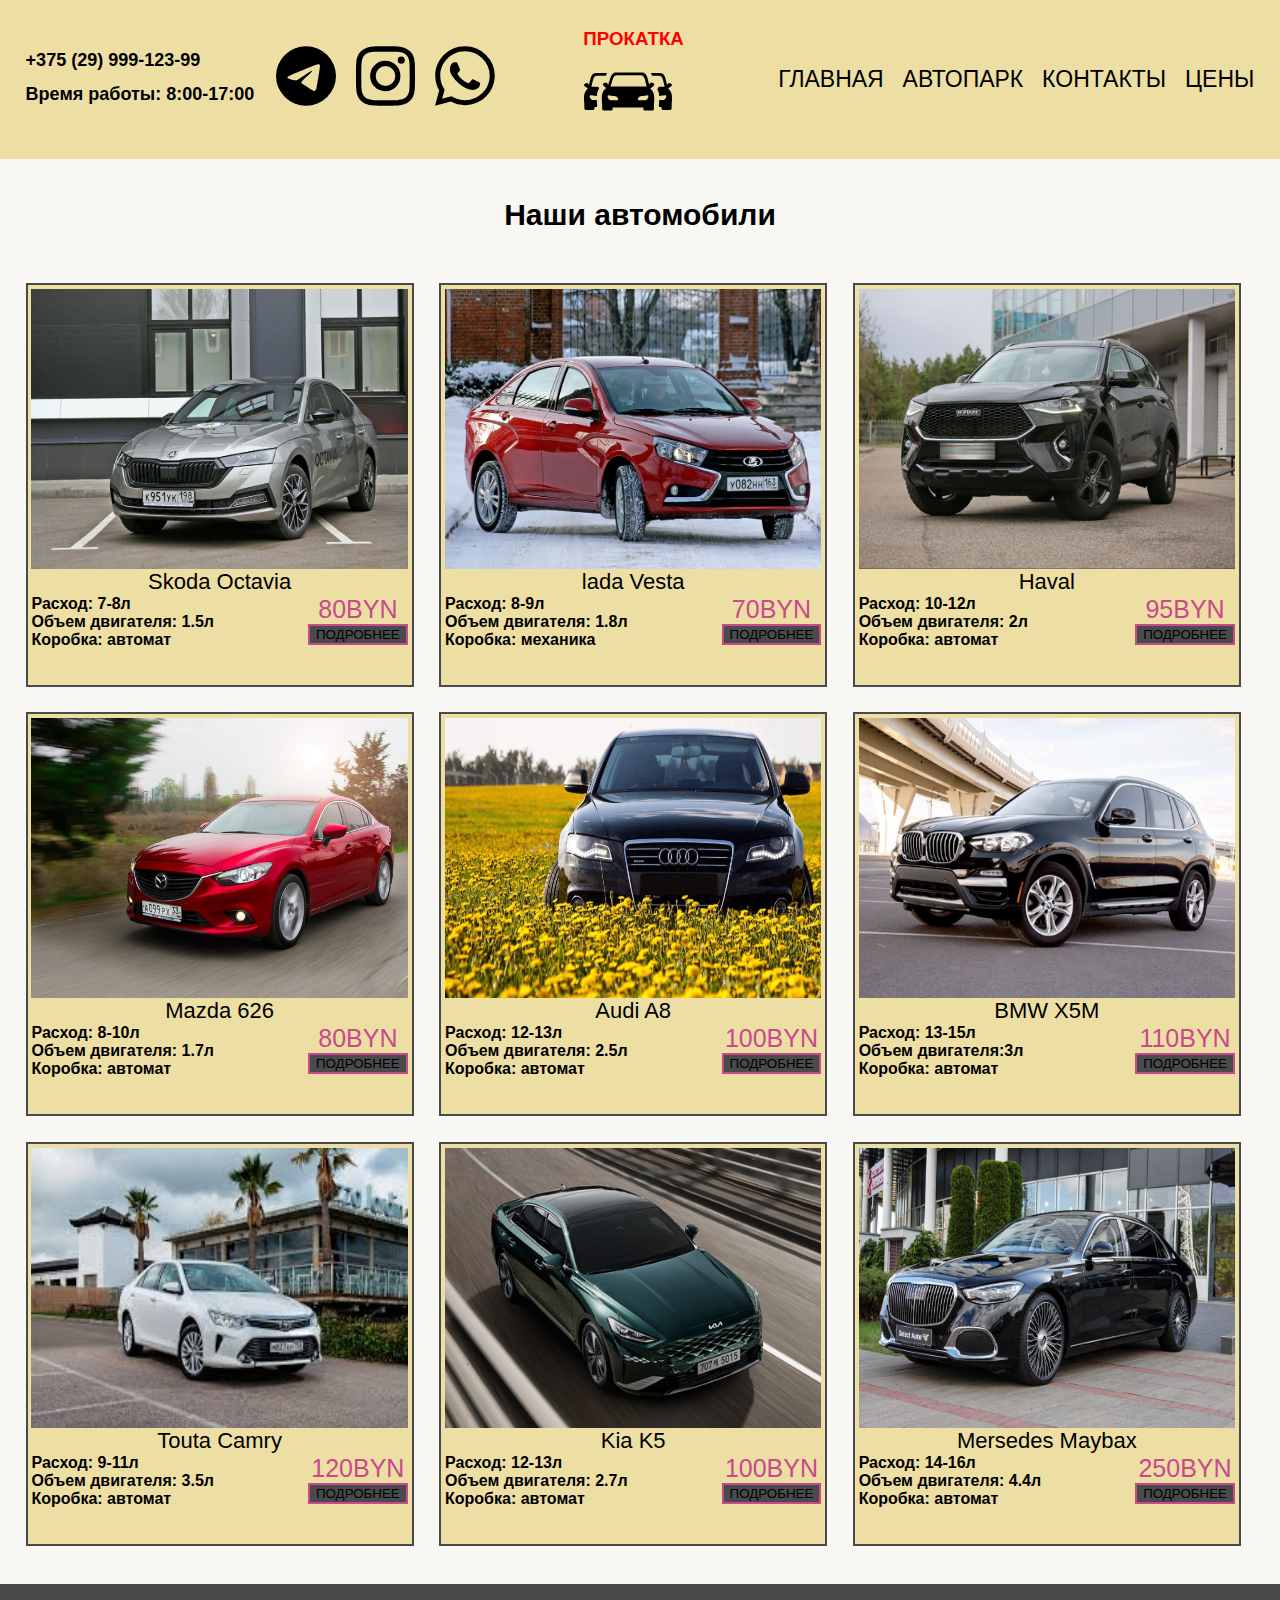
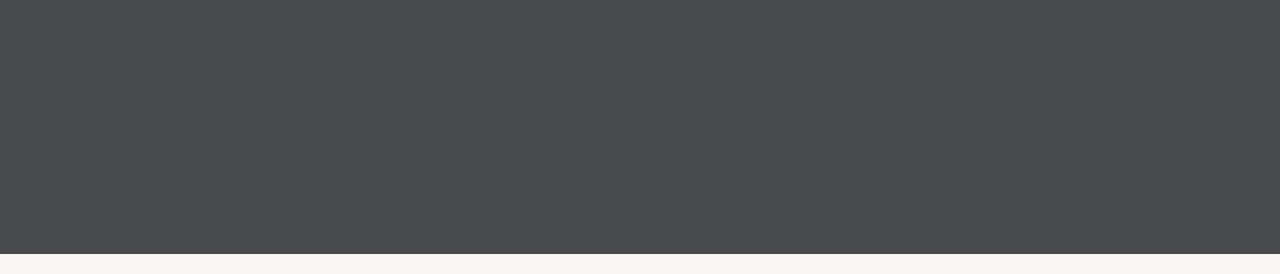
==== autopark.html @ 2f7a6caa "add 4 files, 2page on website" ====
<!DOCTYPE html>
<html lang="ru">

<head>
    <link href="https://fonts.googleapis.com/css2?family=Comic+Neue:ital,wght@0,300;0,400;0,700;1,300;1,400;1,700&display=swap" rel="stylesheet">
    <meta charset="UTF-8">
    <meta name="viewport" content="width=device-width, initial-scale=1.0">
    <link rel="stylesheet" href="autopark.css">
    <title>Прокатка</title>
</head>

<body>
    <div class="_head">
        <div class="kontakt">
            <h1 class="KT">+375 (29) 999-123-99</h1>
            <h1 class="KT">Время работы: 8:00-17:00</h1>
        </div>
        <div class="messenger">
            <a href="main.html"><img src="/picture/telegram.svg" width="75%" height="75%"></a>
            <a href="main.html"><img src="/picture/instagram.svg" width="75%" height="75%"></a>
            <a href="main.html"><img src="/picture/whatsapp.svg" width="75%" height="75%"></a>
        </div>
        <div class="main-icon">
            <h3 style="color: red;padding-top: 4%;">ПРОКАТКА</h3>
            <a href="main.html" style="margin-left: 2%;">
                <img src="/picture/cars-icon.svg" width="85%" height="50%">
            </a>
        </div>
        <div class="link">
            <a href="main.html" style=" text-decoration: none; color: black; font-size: 100%;"> ГЛАВНАЯ</a>
            <a href="autopark.html" style=" text-decoration: none; color: black; font-size: 100%; "> АВТОПАРК</a>
            <a href="kontakt.html" style=" text-decoration: none; color: black; font-size: 100%; "> КОНТАКТЫ</a>
            <a href="main.html " style=" text-decoration: none; color: black; font-size: 100%; "> ЦЕНЫ</a>
        </div>
    </div>

    <div class="container">
        <div class="namecont">Наши автомобили</div>
        <div class="cars">
            <div class="block">
                <div class="part1"><img class="imgggg" src="/picture/1.jpg"> </div>
                <div class="part2">
                    <div class="glname">Skoda Octavia</div>
                    <sec class="name">
                        <div class="carek">Расход: 7-8л<br>Объем двигателя: 1.5л <br>Коробка: автомат</div>
                        <div class="later">
                            <div class="cost">80BYN</div>
                            <button class="bt2">ПОДРОБНЕЕ</button>
                        </div>
                    </sec>
                </div>
            </div>
            <div class="block">
                <div class="part1"><img class="imgggg" src="/picture/2.jpg"> </div>
                <div class="part2">
                    <div class="glname">lada Vesta</div>
                    <sec class="name">
                        <div class="carek">Расход: 8-9л<br>Объем двигателя: 1.8л <br>Коробка: механика</div>
                        <div class="later">
                            <div class="cost">70BYN</div>
                            <button class="bt2">ПОДРОБНЕЕ</button>
                        </div>
                    </sec>
                </div>
            </div>
            <div class="block">
                <div class="part1"><img class="imgggg" src="/picture/3.jpeg"> </div>
                <div class="part2">
                    <div class="glname">Haval</div>
                    <sec class="name">
                        <div class="carek">Расход: 10-12л<br>Объем двигателя: 2л <br>Коробка: автомат</div>
                        <div class="later">
                            <div class="cost">95BYN</div>
                            <button class="bt2">ПОДРОБНЕЕ</button>
                        </div>
                    </sec>
                </div>
            </div>
            <div class="block">
                <div class="part1"><img class="imgggg" src="/picture/4.jpg"> </div>
                <div class="part2">
                    <div class="glname">Mazda 626</div>
                    <sec class="name">
                        <div class="carek">Расход: 8-10л<br>Объем двигателя: 1.7л <br>Коробка: автомат</div>
                        <div class="later">
                            <div class="cost">80BYN</div>
                            <button class="bt2">ПОДРОБНЕЕ</button>
                        </div>
                    </sec>
                </div>
            </div>
            <div class="block">
                <div class="part1"><img class="imgggg" src="/picture/5.png"> </div>
                <div class="part2">
                    <div class="glname">Audi A8</div>
                    <sec class="name">
                        <div class="carek">Расход: 12-13л<br>Объем двигателя: 2.5л <br>Коробка: автомат</div>
                        <div class="later">
                            <div class="cost">100BYN</div>
                            <button class="bt2">ПОДРОБНЕЕ</button>
                        </div>
                    </sec>
                </div>
            </div>
            <div class="block">
                <div class="part1"><img class="imgggg" src="/picture/6.jpg"> </div>
                <div class="part2">
                    <div class="glname">BMW X5M</div>
                    <sec class="name">
                        <div class="carek">Расход: 13-15л<br>Объем двигателя:3л <br>Коробка: автомат</div>
                        <div class="later">
                            <div class="cost">110BYN</div>
                            <button class="bt2">ПОДРОБНЕЕ</button>
                        </div>
                    </sec>
                </div>
            </div>
            <div class="block">
                <div class="part1"><img class="imgggg" src="/picture/8.jpg"> </div>
                <div class="part2">
                    <div class="glname">Touta Camry</div>
                    <sec class="name">
                        <div class="carek">Расход: 9-11л<br>Объем двигателя: 3.5л <br>Коробка: автомат</div>
                        <div class="later">
                            <div class="cost">120BYN</div>
                            <button class="bt2">ПОДРОБНЕЕ</button>
                        </div>
                    </sec>
                </div>
            </div>
            <div class="block">
                <div class="part1"><img class="imgggg" src="/picture/9.jpeg"> </div>
                <div class="part2">
                    <div class="glname">Kia K5</div>
                    <sec class="name">
                        <div class="carek">Расход: 12-13л<br>Объем двигателя: 2.7л <br>Коробка: автомат</div>
                        <div class="later">
                            <div class="cost">100BYN</div>
                            <button class="bt2">ПОДРОБНЕЕ</button>
                        </div>
                    </sec>
                </div>
            </div>
            <div class="block">
                <div class="part1"><img class="imgggg" src="/picture/7.jpeg"> </div>
                <div class="part2">
                    <div class="glname">Mersedes Maybax</div>
                    <sec class="name">
                        <div class="carek">Расход: 14-16л<br>Объем двигателя: 4.4л <br>Коробка: автомат</div>
                        <div class="later">
                            <div class="cost">250BYN</div>
                            <button class="bt2">ПОДРОБНЕЕ</button>
                        </div>
                    </sec>
                </div>
            </div>

        </div>

    </div>
    <div class="podval">

        <div class="osn">

            <div class="left">
                <div class="element-animation">
                    <div class="tex">
                        <h2>Главная</h2>
                        <h2>Автопарк</h2>
                        <h2>Цены</h2>
                        <h2>Условия</h2>
                        <h2>Новости</h2>
                        <h2>Контакты</h2>
                    </div>
                </div>

                <div class="grd">
                    <div class="element-animation">
                        <div class="Grodno">
                            Гродно
                        </div>
                    </div>
                    <div class="text1">
                        <div class="element-animation">
                            <div>+375 29 123 999 12<br> ул.Универская 99-9, офис 666<br> Время работы с 9:00 до 17:00 prokatka@gmail.com
                            </div>
                        </div>
                    </div>

                    <div class="mes">
                        <div class="element-animation">
                            <a href="main.html"><img src="/picture/telegram.svg" width="65%" height="65"></a>
                        </div>
                        <div class="element-animation">
                            <a href="main.html"><img src="/picture/instagram.svg" width="70%" height="70%"></a>
                        </div>
                        <div class="element-animation">
                            <a href="main.html"><img src="/picture/whatsapp.svg" width="70%" height="70%"></a>
                        </div>
                    </div>


                </div>

            </div>

            <div class="right">

                <div class="icon1">
                    <div class="element-animation icon1"><img src="/picture/cars-icon.svg" width="100%" height="100%"></div>
                </div>

                <div class="icon2 ">
                    <div class="element-animation icon2">
                        <img src="/picture/free-icon-instagram-2111463.png" width="30%" height="40%">
                        <img src="/picture/free-icon-telegram-2111646.png" width="30%" height="40%">
                        <img src="/picture/free-icon-vk-2504953.png" width="30%" height="40%">
                    </div>
                </div>
            </div>


        </div>
    </div>

    <script src="/script2.js"></script>
</body>

</html>
---- autopark.css ----
body {
    overflow-x: hidden;
    scrollbar-width: 0%;
    color: #B5E2FA;
    margin: 0%;
    background-color: #F9F7F3;
    font-family: -apple-system, BlinkMacSystemFont, 'Segoe UI', Roboto, Oxygen, Ubuntu, Cantarell, 'Open Sans', 'Helvetica Neue', sans-serif;
}

a {
    font-family: -apple-system, BlinkMacSystemFont, 'Segoe UI', Roboto, Oxygen, Ubuntu, Cantarell, 'Open Sans', 'Helvetica Neue', sans-serif;
}

._head {
    font-family: -apple-system, BlinkMacSystemFont, 'Segoe UI', Roboto, Oxygen, Ubuntu, Cantarell, 'Open Sans', 'Helvetica Neue', sans-serif;
    background-color: #EDDEA4;
    color: black;
    width: 100%;
    height: 13%;
    display: flex;
    margin-left: 0%;
}

.kontakt {
    margin-top: 3%;
    margin-left: 2%;
    align-items: center;
    width: 20%;
    height: 100%;
    display: block;
}

.KT {
    font-size: calc(10px + (6 + 6 * 0.7) * ((100vw - 350px) / 1180));
}

.messenger {
    margin-top: 2%;
    margin-left: 1%;
    display: flex;
    justify-content: space-between;
    width: 20%;
}

.main-icon {
    display: flex;
    align-items: center;
    flex-direction: column;
    justify-content: center;
    width: 20%;
}

.link {
    color: black;
    font-size: 23px;
    width: 40%;
    margin-left: 2%;
    margin-right: 2%;
    display: flex;
    align-items: center;
    justify-content: space-between;
}

.main-picture {
    padding-top: 6%;
    width: 100%;
    height: 800px;
}

.picture {
    width: 100%;
    height: 100%;
    background-image: url(/picture/BUGATTI_Divo_2019_552153_1920x1080.jpg);
    background-size: cover;
}

.label {
    display: flex;
    flex-direction: column;
    width: 50%;
    height: 100%;
}

.oname {
    font-family: -apple-system, BlinkMacSystemFont, 'Segoe UI', Roboto, Oxygen, Ubuntu, Cantarell, 'Open Sans', 'Helvetica Neue', sans-serif;
    display: flex;
    color: rgb(231, 54, 54);
    justify-content: center;
    align-items: center;
    font-size: 44px;
    width: 100%;
    height: 33%;
}

.spis {
    list-style: square;
    font-size: 22px;
    color: rgb(231, 54, 54);
    font-family: -apple-system, BlinkMacSystemFont, 'Segoe UI', Roboto, Oxygen, Ubuntu, Cantarell, 'Open Sans', 'Helvetica Neue', sans-serif;
}

li {
    font-weight: 700;
    margin-bottom: 3%;
}

.btt {
    display: flex;
    justify-content: center;
    align-items: center;
    width: 90%;
}

.bt1 {
    font-weight: 500;
    background-color: rgb(143, 75, 75);
    border-radius: 20%;
    width: 25%;
    height: 120%;
    border: 15px;
}

.bt1:hover {
    background-color: rgb(231, 54, 54);
    border-radius: 0%;
    width: 25%;
    height: 120%;
    border: 15px;
}

.avto {
    margin-top: 5%;
    font-size: 35px;
    display: flex;
    color: rgb(255, 0, 0);
    align-items: center;
    justify-content: center;
}

.container {
    width: 100%;
    display: flex;
    flex-direction: column;
}

.cars {
    display: flex;
    flex-wrap: wrap;
}

.block {
    color: black;
    background-color: #EDDEA4;
    border: 2px solid rgb(73, 74, 76);
    margin-left: 2%;
    margin-top: 2%;
    width: 30%;
    height: 400px;
}

.block:hover {
    color: black;
    background-color: #EDDEA4;
    border: 3px solid rgb(253, 2, 2);
    margin-left: 2%;
    margin-top: 2%;
    width: 30%;
    height: 400px;
}

.part1 {
    margin: 1% 0% 0% 1%;
    width: 98%;
    height: 70%;
}

.imgggg {
    width: 100%;
    height: 100%;
}

.part2 {
    display: flex;
    flex-direction: column;
    align-items: center;
    width: 100%;
    height: 30%;
}

.glname {
    font-size: 22px;
}

.glname:hover {
    font-size: 23px;
    font-weight: 500;
}

.name {
    display: flex;
    width: 98%;
    height: 100%;
    flex-direction: row;
    justify-content: space-between;
}

.carek {
    font-size: 16px;
    font-weight: 600;
}

.cost {
    text-align: center;
    font-size: 25px;
    color: rgb(201, 73, 141);
}

.bt2 {
    background-color: rgb(73, 74, 76);
    border: 2px solid rgb(201, 73, 141);
}

.bt2:hover {
    background-color: rgb(73, 74, 76);
    border-radius: 5px;
    border: 2px solid red;
}

.namecont {
    margin-top: 3%;
    margin-bottom: 2%;
    font-size: 30px;
    color: black;
    font-weight: 700;
    text-align: center;
}

.podval {
    margin-top: 3%;
    width: 100%;
    height: 270px;
    background-color: rgb(73, 74, 76);
}

.osn {
    height: 100%;
    display: flex;
    flex-direction: row;
    justify-content: space-between;
}

.left {
    margin-left: 2%;
    height: 100%;
    display: flex;
    flex-direction: row;
    justify-content: space-between;
    width: 50%;
}

.tex {
    width: 50%;
    height: 80%;
}

h2 {
    color: #B5E2FA;
    margin-top: 4%;
    margin-bottom: 4%;
}

h2:hover {
    color: red;
}

.grd {
    display: flex;
    justify-content: space-between;
    align-items: center;
    flex-direction: column;
}

.Grodno {
    -webkit-text-stroke: 0.5px red;
    margin-top: 5%;
    font-size: 180%;
    font-weight: 500;
}

.text1 {
    margin-left: 7%;
}

.mes {
    width: 100%;
    height: 30%;
    display: flex;
    justify-content: space-between;
    width: 100%;
}

.right {
    width: 30%;
    height: 100%;
    display: flex;
    flex-direction: column;
    justify-content: center;
}

.icon1 {
    display: flex;
    height: 50%;
    justify-content: center;
    align-items: center;
}

.icon2 {
    display: flex;
    height: 50%;
    width: 80%;
    margin-left: 10%;
    justify-content: space-between;
    align-items: center;
}

.element-animation {
    /* Скроем элемент в начальном состоянии */
    opacity: 0;
    transform: translateY(20px);
}

.element-animation.element-show {
    opacity: 1;
    transition: all 3s;
    transform: translateY(0%);
}
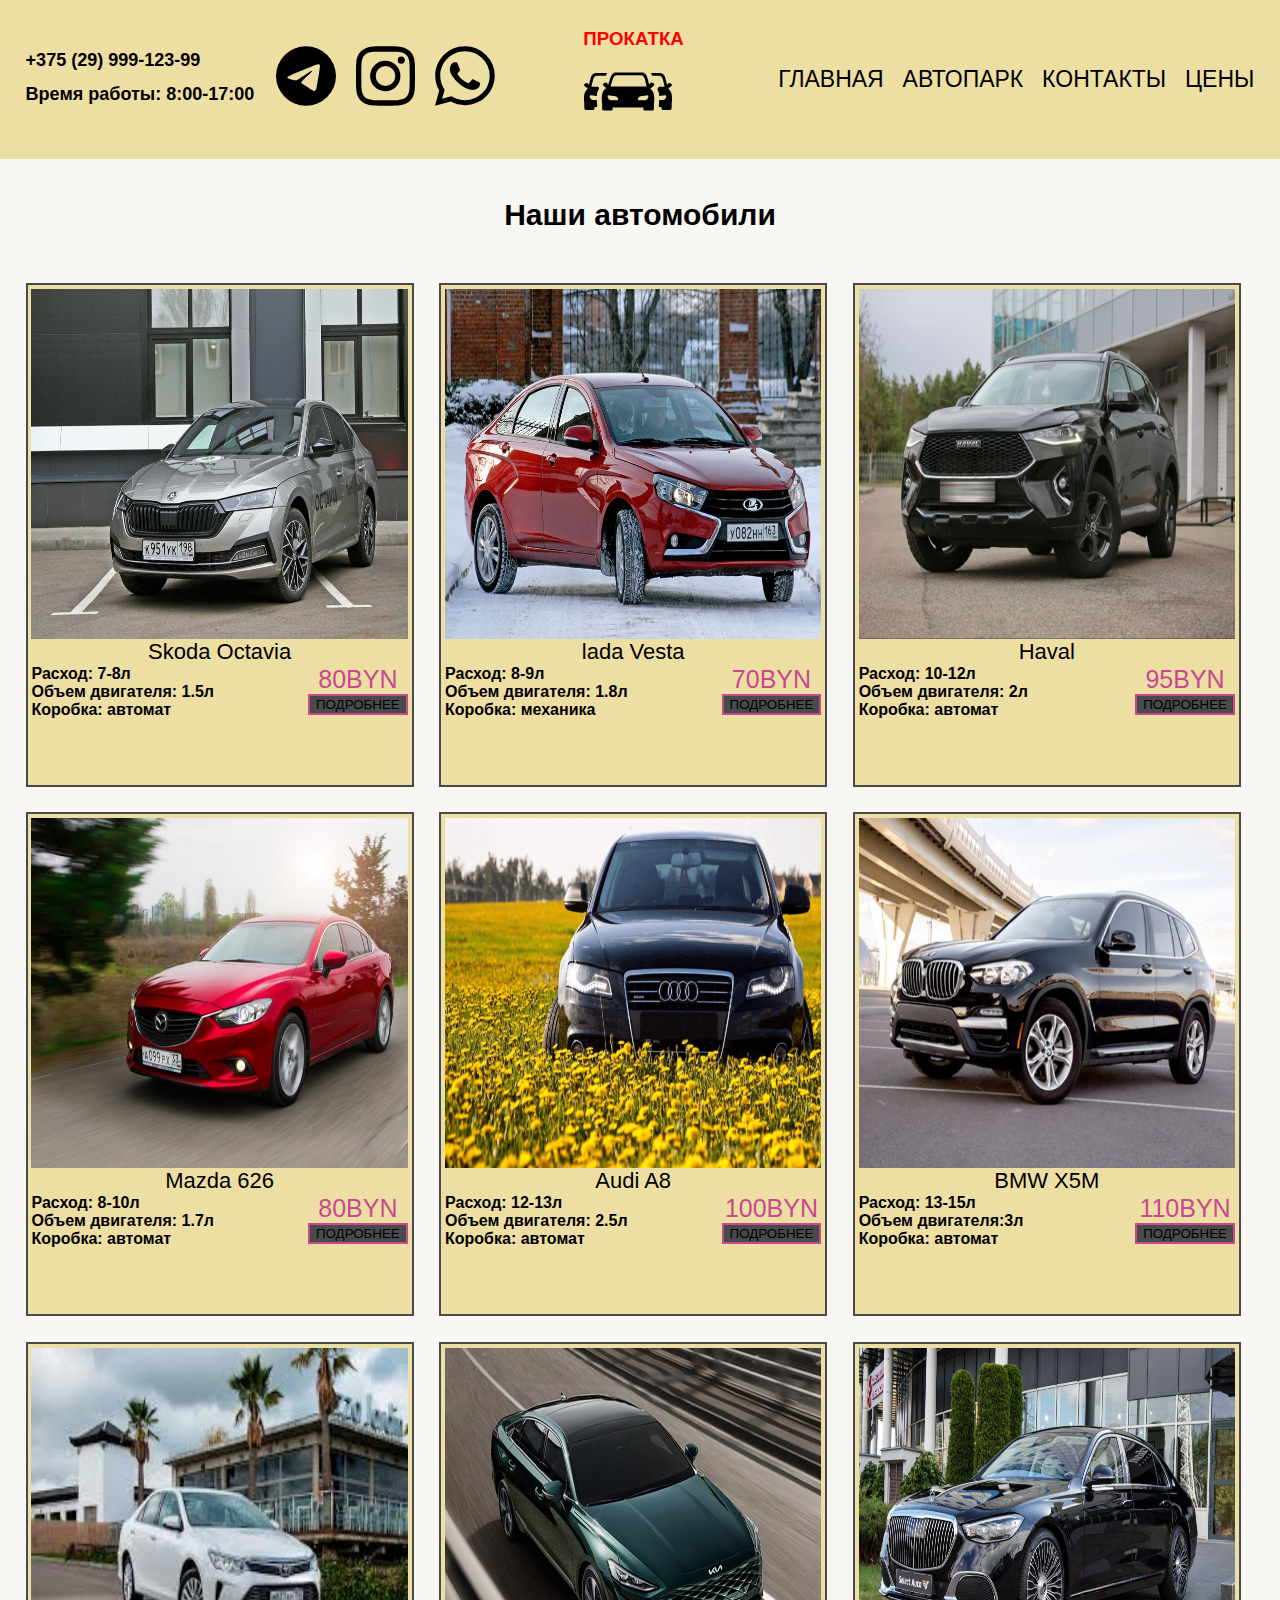
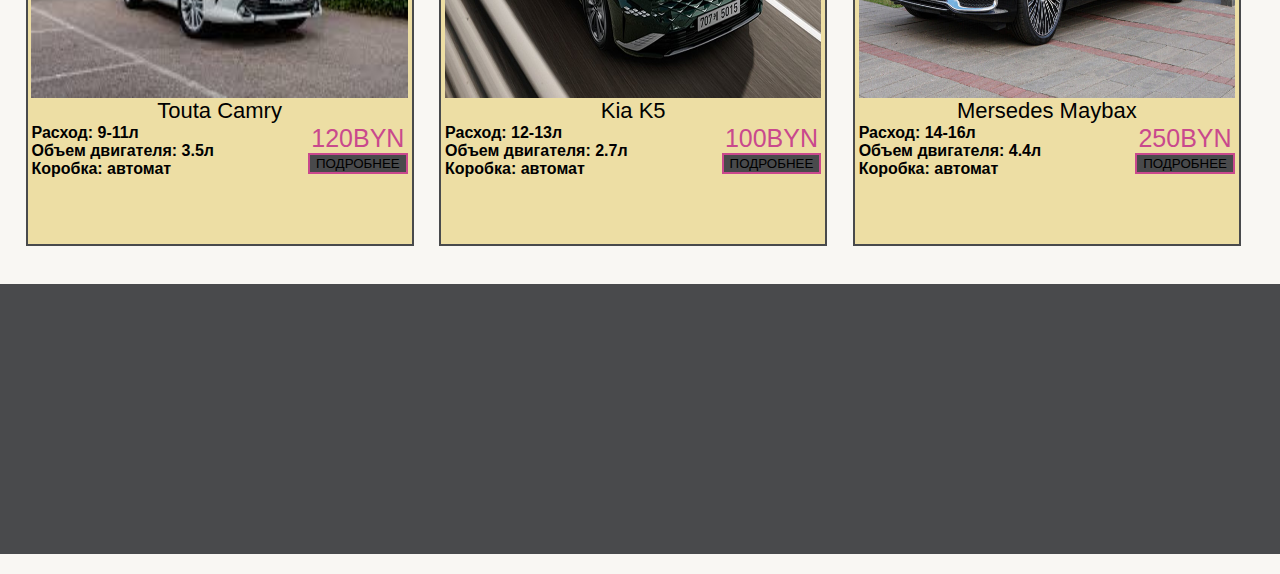
==== commit 30764e95: "adaptive+burger" ====
--- a/autopark.html
+++ b/autopark.html
@@ -31,6 +31,21 @@
             <a href="autopark.html" style=" text-decoration: none; color: black; font-size: 100%; "> АВТОПАРК</a>
             <a href="kontakt.html" style=" text-decoration: none; color: black; font-size: 100%; "> КОНТАКТЫ</a>
             <a href="main.html " style=" text-decoration: none; color: black; font-size: 100%; "> ЦЕНЫ</a>
+        </div>
+        <div class="menu-btn">
+            <span></span>
+            <span></span>
+            <span></span>
+        </div>
+        <div class="menu">
+            <nav>
+                <ul>
+                    <li><a href="main.html">Главная</a></li>
+                    <li><a href="autopark.html">Автопарк</a></li>
+                    <li><a href="main.html">Цены</a></li>
+                    <li><a href="kontakt.html">Контакты</a></li>
+                </ul>
+            </nav>
         </div>
     </div>
 
@@ -187,15 +202,16 @@
                         </div>
                     </div>
 
+
                     <div class="mes">
                         <div class="element-animation">
-                            <a href="main.html"><img src="/picture/telegram.svg" width="65%" height="65"></a>
-                        </div>
-                        <div class="element-animation">
-                            <a href="main.html"><img src="/picture/instagram.svg" width="70%" height="70%"></a>
-                        </div>
-                        <div class="element-animation">
-                            <a href="main.html"><img src="/picture/whatsapp.svg" width="70%" height="70%"></a>
+                            <a href="main.html"><img class="yyy" src="/picture/telegram.svg" width="65%" height="65"></a>
+                        </div>
+                        <div class="element-animation">
+                            <a href="main.html"><img lass="yy" src="/picture/instagram.svg" width="70%" height="70%"></a>
+                        </div>
+                        <div class="element-animation">
+                            <a href="main.html"><img lass="yy" src="/picture/whatsapp.svg" width="70%" height="70%"></a>
                         </div>
                     </div>
 
@@ -224,6 +240,7 @@
     </div>
 
     <script src="/script2.js"></script>
+    <script src="/burg.js"></script>
 </body>
 
 </html>--- a/autopark.css
+++ b/autopark.css
@@ -1,336 +1,717 @@
-body {
-    overflow-x: hidden;
-    scrollbar-width: 0%;
-    color: #B5E2FA;
-    margin: 0%;
-    background-color: #F9F7F3;
-    font-family: -apple-system, BlinkMacSystemFont, 'Segoe UI', Roboto, Oxygen, Ubuntu, Cantarell, 'Open Sans', 'Helvetica Neue', sans-serif;
+@media (max-width: 1920px) {
+    body {
+        overflow-x: hidden;
+        scrollbar-width: 0%;
+        color: #B5E2FA;
+        margin: 0%;
+        background-color: #F9F7F3;
+        font-family: -apple-system, BlinkMacSystemFont, 'Segoe UI', Roboto, Oxygen, Ubuntu, Cantarell, 'Open Sans', 'Helvetica Neue', sans-serif;
+    }
+    a {
+        font-family: -apple-system, BlinkMacSystemFont, 'Segoe UI', Roboto, Oxygen, Ubuntu, Cantarell, 'Open Sans', 'Helvetica Neue', sans-serif;
+    }
+    ._head {
+        font-family: -apple-system, BlinkMacSystemFont, 'Segoe UI', Roboto, Oxygen, Ubuntu, Cantarell, 'Open Sans', 'Helvetica Neue', sans-serif;
+        background-color: #EDDEA4;
+        color: black;
+        width: 100%;
+        height: 13%;
+        display: flex;
+        margin-left: 0%;
+    }
+    .kontakt {
+        margin-top: 3%;
+        margin-left: 2%;
+        align-items: center;
+        width: 20%;
+        height: 100%;
+        display: block;
+    }
+    .KT {
+        font-size: calc(10px + (6 + 6 * 0.7) * ((100vw - 350px) / 1180));
+    }
+    .messenger {
+        margin-top: 2%;
+        margin-left: 1%;
+        display: flex;
+        justify-content: space-between;
+        width: 20%;
+    }
+    .main-icon {
+        display: flex;
+        align-items: center;
+        flex-direction: column;
+        justify-content: center;
+        width: 20%;
+    }
+    .menu {
+        position: fixed;
+        top: 0;
+        left: 0;
+        width: 100%;
+        height: 100%;
+        background: #FFEFBA;
+        transform: translateX(-100%);
+        transition: transform 0.5s;
+    }
+    .menu.active {
+        transform: translateX(0);
+    }
+    .menu li {
+        list-style-type: none;
+    }
+    .menu-btn {
+        width: 0%;
+        height: 0%;
+        position: relative;
+        z-index: 2;
+        overflow: hidden;
+    }
+    .menu-btn span {
+        width: 30px;
+        height: 2px;
+        position: absolute;
+        top: 50%;
+        left: 50%;
+        transform: translate(-50%, -50%);
+        background-color: #222222;
+        transition: all 0.5s;
+    }
+    .menu-btn span:nth-of-type(2) {
+        top: calc(50% - 5px);
+    }
+    .menu-btn span:nth-of-type(3) {
+        top: calc(50% + 5px);
+    }
+    .menu-btn.active span:nth-of-type(1) {
+        display: none;
+    }
+    .menu-btn.active span:nth-of-type(2) {
+        top: 50%;
+        transform: translate(-50%, 0%) rotate(45deg);
+    }
+    .menu-btn.active span:nth-of-type(3) {
+        top: 50%;
+        transform: translate(-50%, 0%) rotate(-45deg);
+    }
+    .link {
+        color: black;
+        font-size: 23px;
+        width: 40%;
+        margin-left: 2%;
+        margin-right: 2%;
+        display: flex;
+        align-items: center;
+        justify-content: space-between;
+    }
+    .main-picture {
+        padding-top: 6%;
+        width: 100%;
+        height: 800px;
+    }
+    .picture {
+        width: 100%;
+        height: 100%;
+        background-image: url(/picture/BUGATTI_Divo_2019_552153_1920x1080.jpg);
+        background-size: cover;
+    }
+    .label {
+        display: flex;
+        flex-direction: column;
+        width: 50%;
+        height: 100%;
+    }
+    .oname {
+        font-family: -apple-system, BlinkMacSystemFont, 'Segoe UI', Roboto, Oxygen, Ubuntu, Cantarell, 'Open Sans', 'Helvetica Neue', sans-serif;
+        display: flex;
+        color: rgb(231, 54, 54);
+        justify-content: center;
+        align-items: center;
+        font-size: 44px;
+        width: 100%;
+        height: 33%;
+    }
+    .spis {
+        list-style: square;
+        font-size: 22px;
+        color: rgb(231, 54, 54);
+        font-family: -apple-system, BlinkMacSystemFont, 'Segoe UI', Roboto, Oxygen, Ubuntu, Cantarell, 'Open Sans', 'Helvetica Neue', sans-serif;
+    }
+    li {
+        font-weight: 700;
+        margin-bottom: 3%;
+    }
+    .btt {
+        display: flex;
+        justify-content: center;
+        align-items: center;
+        width: 90%;
+    }
+    .bt1 {
+        font-weight: 500;
+        background-color: rgb(143, 75, 75);
+        border-radius: 20%;
+        width: 25%;
+        height: 120%;
+        border: 15px;
+    }
+    .bt1:hover {
+        background-color: rgb(231, 54, 54);
+        border-radius: 0%;
+        width: 25%;
+        height: 120%;
+        border: 15px;
+    }
+    .avto {
+        margin-top: 5%;
+        font-size: 35px;
+        display: flex;
+        color: rgb(255, 0, 0);
+        align-items: center;
+        justify-content: center;
+    }
+    .container {
+        width: 100%;
+        display: flex;
+        flex-direction: column;
+    }
+    .cars {
+        display: flex;
+        flex-wrap: wrap;
+    }
+    .block {
+        color: black;
+        background-color: #EDDEA4;
+        border: 2px solid rgb(73, 74, 76);
+        margin-left: 2%;
+        margin-top: 2%;
+        width: 30%;
+        height: 500px;
+    }
+    .block:hover {
+        color: black;
+        background-color: #EDDEA4;
+        border: 3px solid rgb(253, 2, 2);
+        margin-left: 2%;
+        margin-top: 2%;
+        width: 30%;
+        height: 500px;
+    }
+    .part1 {
+        margin: 1% 0% 0% 1%;
+        width: 98%;
+        height: 70%;
+    }
+    .imgggg {
+        width: 100%;
+        height: 100%;
+    }
+    .part2 {
+        display: flex;
+        flex-direction: column;
+        align-items: center;
+        width: 100%;
+        height: 30%;
+    }
+    .glname {
+        font-size: 22px;
+    }
+    .glname:hover {
+        font-size: 23px;
+        font-weight: 500;
+    }
+    .name {
+        display: flex;
+        width: 98%;
+        height: 100%;
+        flex-direction: row;
+        justify-content: space-between;
+    }
+    .carek {
+        font-size: 16px;
+        font-weight: 600;
+    }
+    .cost {
+        text-align: center;
+        font-size: 25px;
+        color: rgb(201, 73, 141);
+    }
+    .bt2 {
+        background-color: rgb(73, 74, 76);
+        border: 2px solid rgb(201, 73, 141);
+    }
+    .bt2:hover {
+        background-color: rgb(73, 74, 76);
+        border-radius: 5px;
+        border: 2px solid red;
+    }
+    .namecont {
+        margin-top: 3%;
+        margin-bottom: 2%;
+        font-size: 30px;
+        color: black;
+        font-weight: 700;
+        text-align: center;
+    }
+    .podval {
+        margin-top: 3%;
+        width: 100%;
+        height: 270px;
+        background-color: rgb(73, 74, 76);
+    }
+    .osn {
+        height: 100%;
+        display: flex;
+        flex-direction: row;
+        justify-content: space-between;
+    }
+    .left {
+        margin-left: 2%;
+        height: 100%;
+        display: flex;
+        flex-direction: row;
+        justify-content: space-between;
+        width: 50%;
+    }
+    .tex {
+        width: 50%;
+        height: 80%;
+    }
+    h2 {
+        color: #B5E2FA;
+        margin-top: 4%;
+        margin-bottom: 4%;
+    }
+    h2:hover {
+        color: red;
+    }
+    .grd {
+        display: flex;
+        justify-content: space-between;
+        align-items: center;
+        flex-direction: column;
+    }
+    .Grodno {
+        -webkit-text-stroke: 0.5px red;
+        margin-top: 5%;
+        font-size: 180%;
+        font-weight: 500;
+    }
+    .text1 {
+        margin-left: 7%;
+    }
+    .mes {
+        width: 100%;
+        height: 30%;
+        display: flex;
+        justify-content: space-between;
+        width: 100%;
+    }
+    .right {
+        width: 30%;
+        height: 100%;
+        display: flex;
+        flex-direction: column;
+        justify-content: center;
+    }
+    .icon1 {
+        display: flex;
+        height: 50%;
+        justify-content: center;
+        align-items: center;
+    }
+    .icon2 {
+        display: flex;
+        height: 50%;
+        width: 80%;
+        margin-left: 10%;
+        justify-content: space-between;
+        align-items: center;
+    }
+    .element-animation {
+        /* Скроем элемент в начальном состоянии */
+        opacity: 0;
+        transform: translateY(20px);
+    }
+    .element-animation.element-show {
+        opacity: 1;
+        transition: all 3s;
+        transform: translateY(0%);
+    }
 }
 
-a {
-    font-family: -apple-system, BlinkMacSystemFont, 'Segoe UI', Roboto, Oxygen, Ubuntu, Cantarell, 'Open Sans', 'Helvetica Neue', sans-serif;
-}
-
-._head {
-    font-family: -apple-system, BlinkMacSystemFont, 'Segoe UI', Roboto, Oxygen, Ubuntu, Cantarell, 'Open Sans', 'Helvetica Neue', sans-serif;
-    background-color: #EDDEA4;
-    color: black;
-    width: 100%;
-    height: 13%;
-    display: flex;
-    margin-left: 0%;
-}
-
-.kontakt {
-    margin-top: 3%;
-    margin-left: 2%;
-    align-items: center;
-    width: 20%;
-    height: 100%;
-    display: block;
-}
-
-.KT {
-    font-size: calc(10px + (6 + 6 * 0.7) * ((100vw - 350px) / 1180));
-}
-
-.messenger {
-    margin-top: 2%;
-    margin-left: 1%;
-    display: flex;
-    justify-content: space-between;
-    width: 20%;
-}
-
-.main-icon {
-    display: flex;
-    align-items: center;
-    flex-direction: column;
-    justify-content: center;
-    width: 20%;
-}
-
-.link {
-    color: black;
-    font-size: 23px;
-    width: 40%;
-    margin-left: 2%;
-    margin-right: 2%;
-    display: flex;
-    align-items: center;
-    justify-content: space-between;
-}
-
-.main-picture {
-    padding-top: 6%;
-    width: 100%;
-    height: 800px;
-}
-
-.picture {
-    width: 100%;
-    height: 100%;
-    background-image: url(/picture/BUGATTI_Divo_2019_552153_1920x1080.jpg);
-    background-size: cover;
-}
-
-.label {
-    display: flex;
-    flex-direction: column;
-    width: 50%;
-    height: 100%;
-}
-
-.oname {
-    font-family: -apple-system, BlinkMacSystemFont, 'Segoe UI', Roboto, Oxygen, Ubuntu, Cantarell, 'Open Sans', 'Helvetica Neue', sans-serif;
-    display: flex;
-    color: rgb(231, 54, 54);
-    justify-content: center;
-    align-items: center;
-    font-size: 44px;
-    width: 100%;
-    height: 33%;
-}
-
-.spis {
-    list-style: square;
-    font-size: 22px;
-    color: rgb(231, 54, 54);
-    font-family: -apple-system, BlinkMacSystemFont, 'Segoe UI', Roboto, Oxygen, Ubuntu, Cantarell, 'Open Sans', 'Helvetica Neue', sans-serif;
-}
-
-li {
-    font-weight: 700;
-    margin-bottom: 3%;
-}
-
-.btt {
-    display: flex;
-    justify-content: center;
-    align-items: center;
-    width: 90%;
-}
-
-.bt1 {
-    font-weight: 500;
-    background-color: rgb(143, 75, 75);
-    border-radius: 20%;
-    width: 25%;
-    height: 120%;
-    border: 15px;
-}
-
-.bt1:hover {
-    background-color: rgb(231, 54, 54);
-    border-radius: 0%;
-    width: 25%;
-    height: 120%;
-    border: 15px;
-}
-
-.avto {
-    margin-top: 5%;
-    font-size: 35px;
-    display: flex;
-    color: rgb(255, 0, 0);
-    align-items: center;
-    justify-content: center;
-}
-
-.container {
-    width: 100%;
-    display: flex;
-    flex-direction: column;
-}
-
-.cars {
-    display: flex;
-    flex-wrap: wrap;
-}
-
-.block {
-    color: black;
-    background-color: #EDDEA4;
-    border: 2px solid rgb(73, 74, 76);
-    margin-left: 2%;
-    margin-top: 2%;
-    width: 30%;
-    height: 400px;
-}
-
-.block:hover {
-    color: black;
-    background-color: #EDDEA4;
-    border: 3px solid rgb(253, 2, 2);
-    margin-left: 2%;
-    margin-top: 2%;
-    width: 30%;
-    height: 400px;
-}
-
-.part1 {
-    margin: 1% 0% 0% 1%;
-    width: 98%;
-    height: 70%;
-}
-
-.imgggg {
-    width: 100%;
-    height: 100%;
-}
-
-.part2 {
-    display: flex;
-    flex-direction: column;
-    align-items: center;
-    width: 100%;
-    height: 30%;
-}
-
-.glname {
-    font-size: 22px;
-}
-
-.glname:hover {
-    font-size: 23px;
-    font-weight: 500;
-}
-
-.name {
-    display: flex;
-    width: 98%;
-    height: 100%;
-    flex-direction: row;
-    justify-content: space-between;
-}
-
-.carek {
-    font-size: 16px;
-    font-weight: 600;
-}
-
-.cost {
-    text-align: center;
-    font-size: 25px;
-    color: rgb(201, 73, 141);
-}
-
-.bt2 {
-    background-color: rgb(73, 74, 76);
-    border: 2px solid rgb(201, 73, 141);
-}
-
-.bt2:hover {
-    background-color: rgb(73, 74, 76);
-    border-radius: 5px;
-    border: 2px solid red;
-}
-
-.namecont {
-    margin-top: 3%;
-    margin-bottom: 2%;
-    font-size: 30px;
-    color: black;
-    font-weight: 700;
-    text-align: center;
-}
-
-.podval {
-    margin-top: 3%;
-    width: 100%;
-    height: 270px;
-    background-color: rgb(73, 74, 76);
-}
-
-.osn {
-    height: 100%;
-    display: flex;
-    flex-direction: row;
-    justify-content: space-between;
-}
-
-.left {
-    margin-left: 2%;
-    height: 100%;
-    display: flex;
-    flex-direction: row;
-    justify-content: space-between;
-    width: 50%;
-}
-
-.tex {
-    width: 50%;
-    height: 80%;
-}
-
-h2 {
-    color: #B5E2FA;
-    margin-top: 4%;
-    margin-bottom: 4%;
-}
-
-h2:hover {
-    color: red;
-}
-
-.grd {
-    display: flex;
-    justify-content: space-between;
-    align-items: center;
-    flex-direction: column;
-}
-
-.Grodno {
-    -webkit-text-stroke: 0.5px red;
-    margin-top: 5%;
-    font-size: 180%;
-    font-weight: 500;
-}
-
-.text1 {
-    margin-left: 7%;
-}
-
-.mes {
-    width: 100%;
-    height: 30%;
-    display: flex;
-    justify-content: space-between;
-    width: 100%;
-}
-
-.right {
-    width: 30%;
-    height: 100%;
-    display: flex;
-    flex-direction: column;
-    justify-content: center;
-}
-
-.icon1 {
-    display: flex;
-    height: 50%;
-    justify-content: center;
-    align-items: center;
-}
-
-.icon2 {
-    display: flex;
-    height: 50%;
-    width: 80%;
-    margin-left: 10%;
-    justify-content: space-between;
-    align-items: center;
-}
-
-.element-animation {
-    /* Скроем элемент в начальном состоянии */
-    opacity: 0;
-    transform: translateY(20px);
-}
-
-.element-animation.element-show {
-    opacity: 1;
-    transition: all 3s;
-    transform: translateY(0%);
+@media (max-width: 420px) {
+    body {
+        overflow-x: hidden;
+        scrollbar-width: 0%;
+        color: #B5E2FA;
+        margin: 0%;
+        background-color: #F9F7F3;
+        font-family: -apple-system, BlinkMacSystemFont, 'Segoe UI', Roboto, Oxygen, Ubuntu, Cantarell, 'Open Sans', 'Helvetica Neue', sans-serif;
+    }
+    a {
+        font-family: -apple-system, BlinkMacSystemFont, 'Segoe UI', Roboto, Oxygen, Ubuntu, Cantarell, 'Open Sans', 'Helvetica Neue', sans-serif;
+    }
+    ._head {
+        font-family: -apple-system, BlinkMacSystemFont, 'Segoe UI', Roboto, Oxygen, Ubuntu, Cantarell, 'Open Sans', 'Helvetica Neue', sans-serif;
+        background-color: #EDDEA4;
+        color: black;
+        width: 100%;
+        height: 14%;
+        display: flex;
+        margin-left: 0%;
+    }
+    .kontakt {
+        margin-top: 3%;
+        margin-left: 2%;
+        align-items: center;
+        width: 25%;
+        height: 100%;
+        display: block;
+    }
+    .KT {
+        font-size: calc(10px + (6 + 6 * 0.7) * ((100vw - 350px) / 1180));
+    }
+    .messenger {
+        margin-top: 2%;
+        margin-left: 1%;
+        display: flex;
+        justify-content: space-between;
+        width: 20%;
+    }
+    .main-icon {
+        display: flex;
+        align-items: center;
+        flex-direction: column;
+        justify-content: center;
+        width: 27%;
+    }
+    .link {
+        display: none;
+        visibility: hidden;
+        color: black;
+        font-size: 5px;
+        width: 29%;
+        display: flex;
+        align-items: center;
+        justify-content: space-between;
+    }
+    a {
+        text-decoration: none;
+        color: black;
+    }
+    li {
+        color: #de0707;
+    }
+    .menu {
+        color: black;
+        position: fixed;
+        width: 100%;
+        height: 25%;
+        background: #FFEFBA;
+        transform: translateX(-100%);
+        transition: transform 0.5s;
+    }
+    .menu.active {
+        text-decoration: none;
+        transform: translateX(0);
+    }
+    .menu li {
+        list-style-type: none;
+        text-decoration: none;
+    }
+    .menu-btn {
+        width: 50px;
+        height: 60px;
+        position: relative;
+        z-index: 2;
+        overflow: hidden;
+    }
+    .menu-btn span {
+        width: 30px;
+        height: 2px;
+        position: absolute;
+        top: 50%;
+        left: 50%;
+        transform: translate(-50%, -50%);
+        background-color: #222222;
+        transition: all 0.5s;
+    }
+    .menu-btn span:nth-of-type(2) {
+        top: calc(50% - 5px);
+    }
+    .menu-btn span:nth-of-type(3) {
+        top: calc(50% + 5px);
+    }
+    .menu-btn.active span:nth-of-type(1) {
+        display: none;
+    }
+    .menu-btn.active span:nth-of-type(2) {
+        top: 50%;
+        transform: translate(-50%, 0%) rotate(45deg);
+    }
+    .menu-btn.active span:nth-of-type(3) {
+        top: 50%;
+        transform: translate(-50%, 0%) rotate(-45deg);
+    }
+    .link {
+        display: none;
+        visibility: hidden;
+        color: black;
+        font-size: 5px;
+        width: 29%;
+        display: flex;
+        align-items: center;
+        justify-content: space-between;
+    }
+    .main-picture {
+        padding-top: 6%;
+        width: 100%;
+        height: 800px;
+    }
+    .picture {
+        width: 100%;
+        height: 100%;
+        background-image: url(/picture/BUGATTI_Divo_2019_552153_1920x1080.jpg);
+        background-size: cover;
+    }
+    .label {
+        display: flex;
+        flex-direction: column;
+        width: 50%;
+        height: 100%;
+    }
+    .oname {
+        font-family: -apple-system, BlinkMacSystemFont, 'Segoe UI', Roboto, Oxygen, Ubuntu, Cantarell, 'Open Sans', 'Helvetica Neue', sans-serif;
+        display: flex;
+        color: rgb(231, 54, 54);
+        justify-content: center;
+        align-items: center;
+        font-size: 44px;
+        width: 100%;
+        height: 33%;
+    }
+    .spis {
+        list-style: square;
+        font-size: 22px;
+        color: rgb(231, 54, 54);
+        font-family: -apple-system, BlinkMacSystemFont, 'Segoe UI', Roboto, Oxygen, Ubuntu, Cantarell, 'Open Sans', 'Helvetica Neue', sans-serif;
+    }
+    li {
+        font-weight: 700;
+        margin-bottom: 3%;
+    }
+    .btt {
+        display: flex;
+        justify-content: center;
+        align-items: center;
+        width: 90%;
+    }
+    .bt1 {
+        font-weight: 500;
+        background-color: rgb(143, 75, 75);
+        border-radius: 20%;
+        width: 25%;
+        height: 120%;
+        border: 15px;
+    }
+    .bt1:hover {
+        background-color: rgb(231, 54, 54);
+        border-radius: 0%;
+        width: 25%;
+        height: 120%;
+        border: 15px;
+    }
+    .avto {
+        margin-top: 5%;
+        font-size: 35px;
+        display: flex;
+        color: rgb(255, 0, 0);
+        align-items: center;
+        justify-content: center;
+    }
+    .container {
+        margin-left: 1%;
+        width: 100%;
+        display: flex;
+        flex-direction: column;
+    }
+    .cars {
+        display: flex;
+        flex-wrap: wrap;
+    }
+    .block {
+        color: black;
+        background-color: #EDDEA4;
+        border: 2px solid rgb(73, 74, 76);
+        margin-left: 2%;
+        margin-top: 2%;
+        width: 45%;
+        height: 200px;
+    }
+    .block:hover {
+        color: black;
+        background-color: #EDDEA4;
+        border: 3px solid rgb(253, 2, 2);
+        margin-left: 2%;
+        margin-top: 2%;
+        width: 45%;
+        height: 200px;
+    }
+    .part1 {
+        margin: 1% 0% 0% 1%;
+        width: 98%;
+        height: 70%;
+    }
+    .imgggg {
+        width: 100%;
+        height: 100%;
+    }
+    .part2 {
+        display: flex;
+        flex-direction: column;
+        align-items: center;
+        width: 100%;
+        height: 30%;
+    }
+    .glname {
+        font-size: 11px;
+    }
+    .glname:hover {
+        font-size: 13px;
+        font-weight: 500;
+    }
+    .name {
+        display: flex;
+        width: 98%;
+        height: 100%;
+        flex-direction: row;
+        justify-content: space-between;
+    }
+    .carek {
+        font-size: 6px;
+        font-weight: 600;
+    }
+    .cost {
+        text-align: center;
+        font-size: 11px;
+        color: rgb(201, 73, 141);
+    }
+    .bt2 {
+        width: 100%;
+        height: 40%;
+        font-size: 9px;
+        background-color: rgb(73, 74, 76);
+        border: 2px solid rgb(201, 73, 141);
+    }
+    .bt2:hover {
+        background-color: rgb(73, 74, 76);
+        border-radius: 5px;
+        border: 2px solid red;
+    }
+    .namecont {
+        margin-top: 3%;
+        margin-bottom: 2%;
+        font-size: 30px;
+        color: black;
+        font-weight: 700;
+        text-align: center;
+    }
+    .podval {
+        margin-top: 3%;
+        width: 100%;
+        height: 170px;
+        background-color: rgb(73, 74, 76);
+    }
+    .osn {
+        height: 100%;
+        display: flex;
+        flex-direction: row;
+        justify-content: space-between;
+    }
+    .left {
+        margin-left: 2%;
+        height: 100%;
+        display: flex;
+        flex-direction: row;
+        justify-content: space-between;
+        width: 50%;
+    }
+    .tex {
+        width: 50%;
+        height: 80%;
+    }
+    h2 {
+        font-size: 17px;
+        color: #B5E2FA;
+        margin-top: 4%;
+        margin-bottom: 4%;
+    }
+    h2:hover {
+        color: red;
+    }
+    .grd {
+        display: flex;
+        justify-content: space-between;
+        align-items: center;
+        flex-direction: column;
+    }
+    .Grodno {
+        font-size: 17px;
+        -webkit-text-stroke: 0.5px red;
+        margin-top: 5%;
+        font-size: 180%;
+        font-weight: 500;
+    }
+    .text1 {
+        font-size: 8px;
+        margin-left: 7%;
+    }
+    .yy {
+        width: 80%;
+        height: 80%;
+    }
+    .yyy {
+        width: 70%;
+        height: 70%;
+    }
+    .mes {
+        margin-left: 1%;
+        width: 100%;
+        height: 30%;
+        display: flex;
+        justify-content: space-between;
+        width: 100%;
+    }
+    .right {
+        width: 30%;
+        height: 100%;
+        display: flex;
+        flex-direction: column;
+        justify-content: center;
+    }
+    .icon1 {
+        display: flex;
+        height: 50%;
+        justify-content: center;
+        align-items: center;
+    }
+    .icon2 {
+        display: flex;
+        height: 50%;
+        width: 80%;
+        margin-left: 10%;
+        justify-content: space-between;
+        align-items: center;
+    }
+    .element-animation {
+        /* Скроем элемент в начальном состоянии */
+        opacity: 0;
+        transform: translateY(20px);
+    }
+    .element-animation.element-show {
+        opacity: 1;
+        transition: all 3s;
+        transform: translateY(0%);
+    }
 }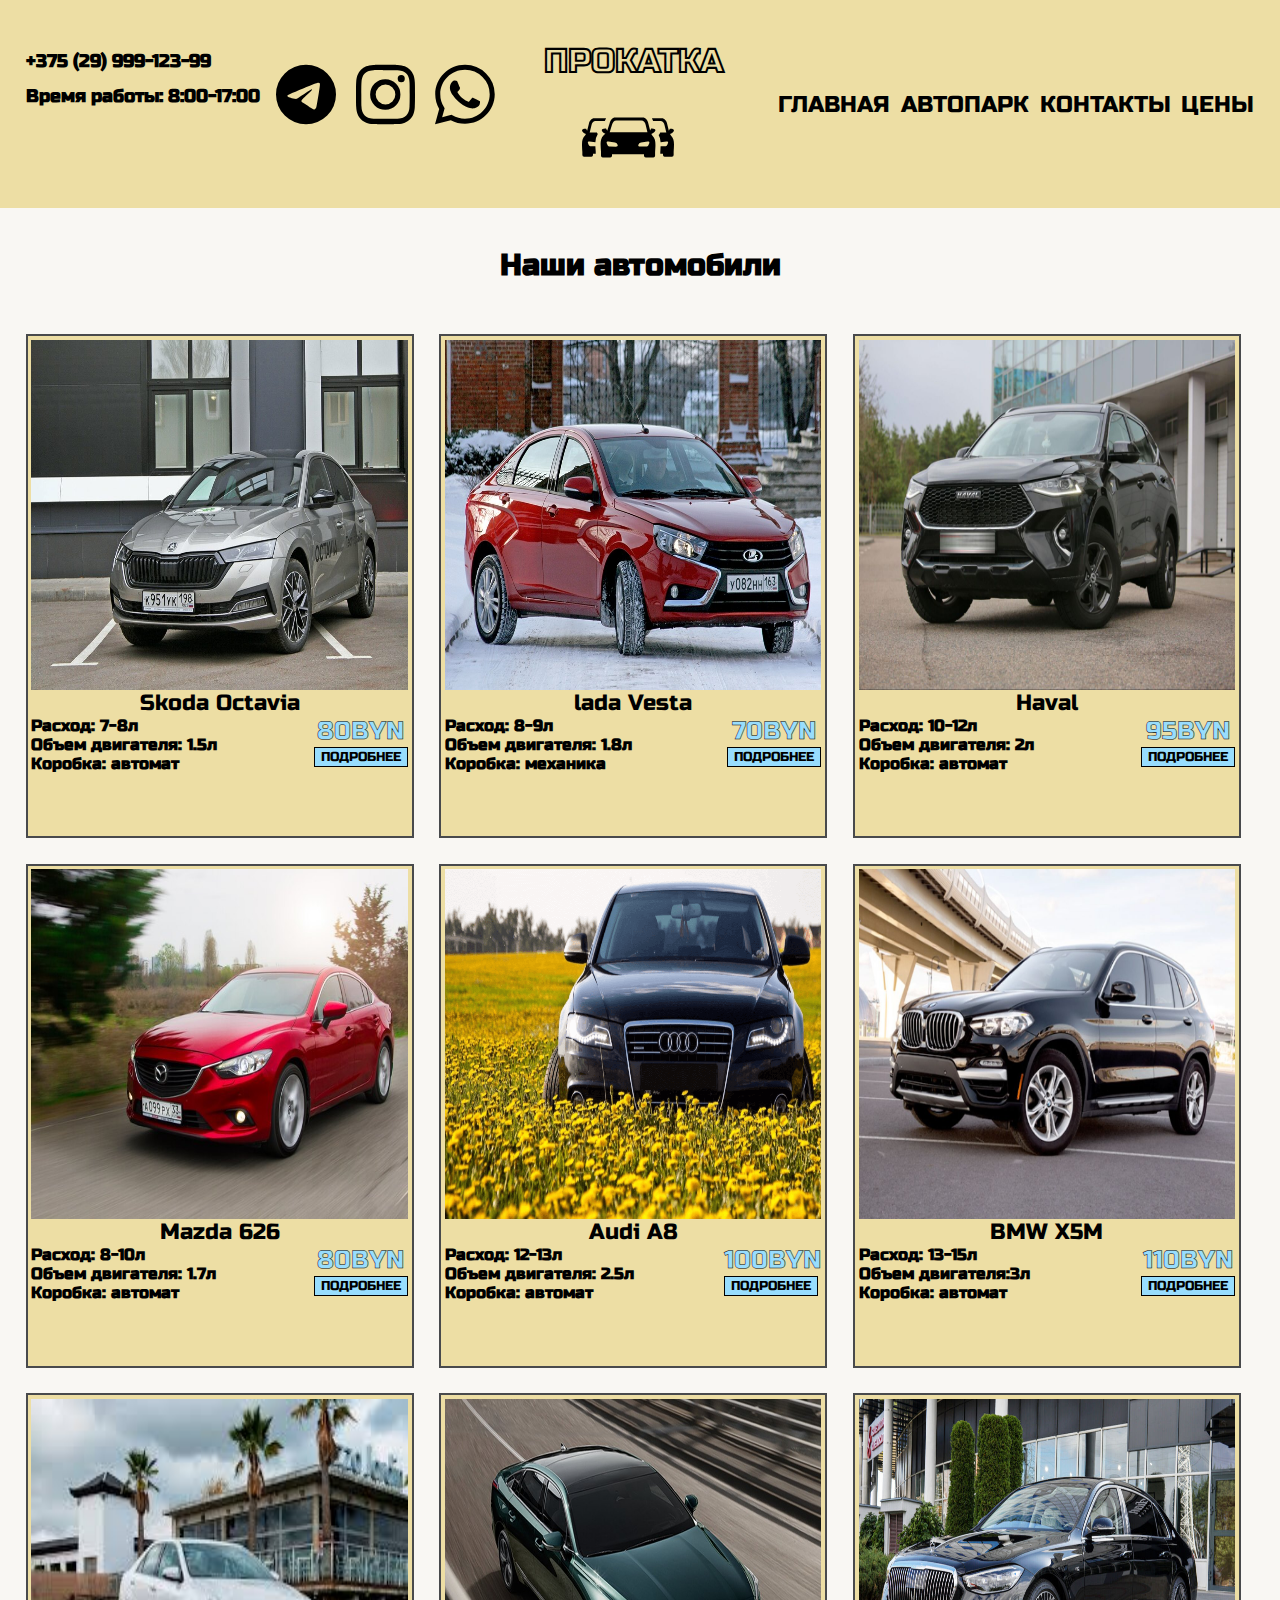
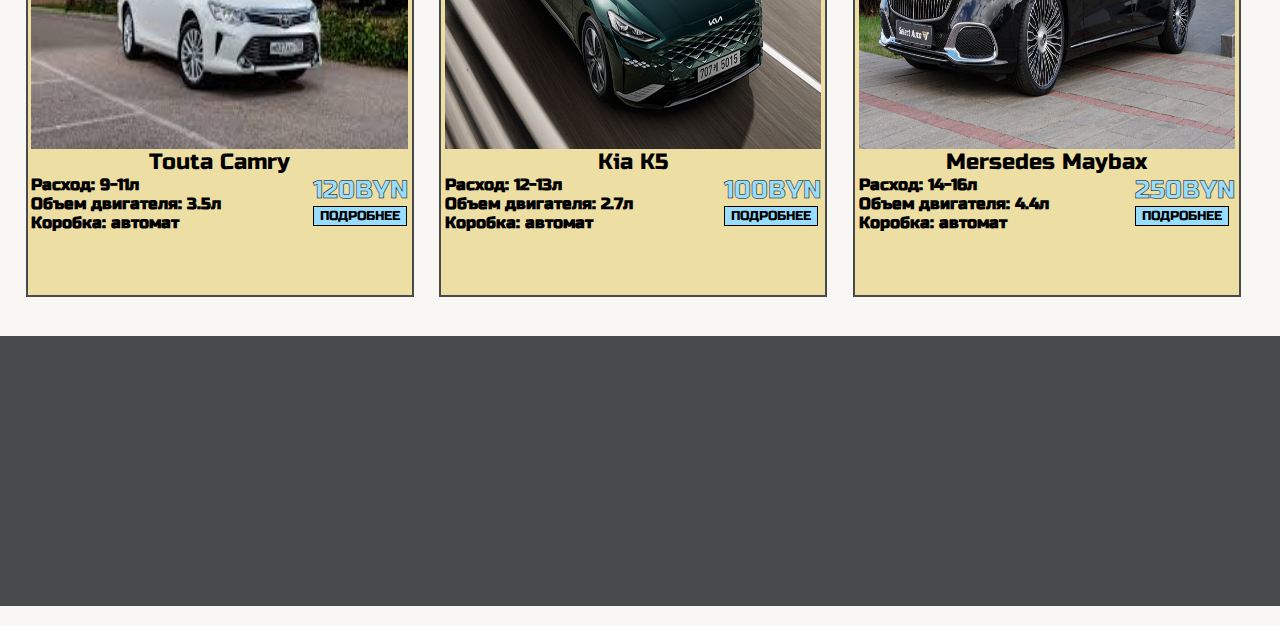
==== commit 05b0e8d7: "upd" ====
--- a/autopark.html
+++ b/autopark.html
@@ -4,6 +4,9 @@
 <head>
     <link href="https://fonts.googleapis.com/css2?family=Comic+Neue:ital,wght@0,300;0,400;0,700;1,300;1,400;1,700&display=swap" rel="stylesheet">
     <meta charset="UTF-8">
+    <link rel="preconnect" href="https://fonts.googleapis.com">
+    <link rel="preconnect" href="https://fonts.gstatic.com" crossorigin>
+    <link href="https://fonts.googleapis.com/css2?family=Russo+One&display=swap" rel="stylesheet">
     <meta name="viewport" content="width=device-width, initial-scale=1.0">
     <link rel="stylesheet" href="autopark.css">
     <title>Прокатка</title>
@@ -16,14 +19,14 @@
             <h1 class="KT">Время работы: 8:00-17:00</h1>
         </div>
         <div class="messenger">
-            <a href="main.html"><img src="/picture/telegram.svg" width="75%" height="75%"></a>
-            <a href="main.html"><img src="/picture/instagram.svg" width="75%" height="75%"></a>
-            <a href="main.html"><img src="/picture/whatsapp.svg" width="75%" height="75%"></a>
+            <a href="main.html"><img src="picture/telegram.svg" width="75%" height="75%"></a>
+            <a href="main.html"><img src="picture/instagram.svg" width="75%" height="75%"></a>
+            <a href="main.html"><img src="picture/whatsapp.svg" width="75%" height="75%"></a>
         </div>
         <div class="main-icon">
-            <h3 style="color: red;padding-top: 4%;">ПРОКАТКА</h3>
+            <h3 style="color: #EDDEA4;  -webkit-text-stroke: 1px #000000; padding-top: 4%;">ПРОКАТКА</h3>
             <a href="main.html" style="margin-left: 2%;">
-                <img src="/picture/cars-icon.svg" width="85%" height="50%">
+                <img src="picture/cars-icon.svg" width="85%" height="50%">
             </a>
         </div>
         <div class="link">
@@ -53,7 +56,7 @@
         <div class="namecont">Наши автомобили</div>
         <div class="cars">
             <div class="block">
-                <div class="part1"><img class="imgggg" src="/picture/1.jpg"> </div>
+                <div class="part1"><img class="imgggg" src="picture/1.jpg"> </div>
                 <div class="part2">
                     <div class="glname">Skoda Octavia</div>
                     <sec class="name">
@@ -66,7 +69,7 @@
                 </div>
             </div>
             <div class="block">
-                <div class="part1"><img class="imgggg" src="/picture/2.jpg"> </div>
+                <div class="part1"><img class="imgggg" src="picture/2.jpg"> </div>
                 <div class="part2">
                     <div class="glname">lada Vesta</div>
                     <sec class="name">
@@ -79,7 +82,7 @@
                 </div>
             </div>
             <div class="block">
-                <div class="part1"><img class="imgggg" src="/picture/3.jpeg"> </div>
+                <div class="part1"><img class="imgggg" src="picture/3.jpeg"> </div>
                 <div class="part2">
                     <div class="glname">Haval</div>
                     <sec class="name">
@@ -92,7 +95,7 @@
                 </div>
             </div>
             <div class="block">
-                <div class="part1"><img class="imgggg" src="/picture/4.jpg"> </div>
+                <div class="part1"><img class="imgggg" src="picture/4.jpg"> </div>
                 <div class="part2">
                     <div class="glname">Mazda 626</div>
                     <sec class="name">
@@ -105,7 +108,7 @@
                 </div>
             </div>
             <div class="block">
-                <div class="part1"><img class="imgggg" src="/picture/5.png"> </div>
+                <div class="part1"><img class="imgggg" src="picture/5.png"> </div>
                 <div class="part2">
                     <div class="glname">Audi A8</div>
                     <sec class="name">
@@ -118,7 +121,7 @@
                 </div>
             </div>
             <div class="block">
-                <div class="part1"><img class="imgggg" src="/picture/6.jpg"> </div>
+                <div class="part1"><img class="imgggg" src="picture/6.jpg"> </div>
                 <div class="part2">
                     <div class="glname">BMW X5M</div>
                     <sec class="name">
@@ -131,7 +134,7 @@
                 </div>
             </div>
             <div class="block">
-                <div class="part1"><img class="imgggg" src="/picture/8.jpg"> </div>
+                <div class="part1"><img class="imgggg" src="picture/8.jpg"> </div>
                 <div class="part2">
                     <div class="glname">Touta Camry</div>
                     <sec class="name">
@@ -144,7 +147,7 @@
                 </div>
             </div>
             <div class="block">
-                <div class="part1"><img class="imgggg" src="/picture/9.jpeg"> </div>
+                <div class="part1"><img class="imgggg" src="picture/9.jpeg"> </div>
                 <div class="part2">
                     <div class="glname">Kia K5</div>
                     <sec class="name">
@@ -157,7 +160,7 @@
                 </div>
             </div>
             <div class="block">
-                <div class="part1"><img class="imgggg" src="/picture/7.jpeg"> </div>
+                <div class="part1"><img class="imgggg" src="picture/7.jpeg"> </div>
                 <div class="part2">
                     <div class="glname">Mersedes Maybax</div>
                     <sec class="name">
@@ -205,13 +208,13 @@
 
                     <div class="mes">
                         <div class="element-animation">
-                            <a href="main.html"><img class="yyy" src="/picture/telegram.svg" width="65%" height="65"></a>
-                        </div>
-                        <div class="element-animation">
-                            <a href="main.html"><img lass="yy" src="/picture/instagram.svg" width="70%" height="70%"></a>
-                        </div>
-                        <div class="element-animation">
-                            <a href="main.html"><img lass="yy" src="/picture/whatsapp.svg" width="70%" height="70%"></a>
+                            <a href="main.html"><img class="yyy" src="picture/telegram.svg" width="65%" height="65"></a>
+                        </div>
+                        <div class="element-animation">
+                            <a href="main.html"><img lass="yy" src="picture/instagram.svg" width="70%" height="70%"></a>
+                        </div>
+                        <div class="element-animation">
+                            <a href="main.html"><img lass="yy" src="picture/whatsapp.svg" width="70%" height="70%"></a>
                         </div>
                     </div>
 
@@ -223,14 +226,14 @@
             <div class="right">
 
                 <div class="icon1">
-                    <div class="element-animation icon1"><img src="/picture/cars-icon.svg" width="100%" height="100%"></div>
+                    <div class="element-animation icon1"><img src="picture/cars-icon.svg" width="100%" height="100%"></div>
                 </div>
 
                 <div class="icon2 ">
                     <div class="element-animation icon2">
-                        <img src="/picture/free-icon-instagram-2111463.png" width="30%" height="40%">
-                        <img src="/picture/free-icon-telegram-2111646.png" width="30%" height="40%">
-                        <img src="/picture/free-icon-vk-2504953.png" width="30%" height="40%">
+                        <img src="picture/free-icon-instagram-2111463.png" width="30%" height="40%">
+                        <img src="picture/free-icon-telegram-2111646.png" width="30%" height="40%">
+                        <img src="picture/free-icon-vk-2504953.png" width="30%" height="40%">
                     </div>
                 </div>
             </div>
@@ -239,8 +242,8 @@
         </div>
     </div>
 
-    <script src="/script2.js"></script>
-    <script src="/burg.js"></script>
+    <script src="script2.js"></script>
+    <script src="burg.js"></script>
 </body>
 
 </html>--- a/autopark.css
+++ b/autopark.css
@@ -5,13 +5,13 @@
         color: #B5E2FA;
         margin: 0%;
         background-color: #F9F7F3;
-        font-family: -apple-system, BlinkMacSystemFont, 'Segoe UI', Roboto, Oxygen, Ubuntu, Cantarell, 'Open Sans', 'Helvetica Neue', sans-serif;
+        font-family: "Russo One", sans-serif;
     }
     a {
-        font-family: -apple-system, BlinkMacSystemFont, 'Segoe UI', Roboto, Oxygen, Ubuntu, Cantarell, 'Open Sans', 'Helvetica Neue', sans-serif;
+        font-family: "Russo One", sans-serif;
     }
     ._head {
-        font-family: -apple-system, BlinkMacSystemFont, 'Segoe UI', Roboto, Oxygen, Ubuntu, Cantarell, 'Open Sans', 'Helvetica Neue', sans-serif;
+        font-family: "Russo One", sans-serif;
         background-color: #EDDEA4;
         color: black;
         width: 100%;
@@ -43,6 +43,8 @@
         flex-direction: column;
         justify-content: center;
         width: 20%;
+
+        font-size: calc(20px + (6 + 6 * 0.7) * ((100vw - 350px) / 1180));
     }
     .menu {
         position: fixed;
@@ -112,7 +114,7 @@
     .picture {
         width: 100%;
         height: 100%;
-        background-image: url(/picture/BUGATTI_Divo_2019_552153_1920x1080.jpg);
+        background-image: url(picture/BUGATTI_Divo_2019_552153_1920x1080.jpg);
         background-size: cover;
     }
     .label {
@@ -122,9 +124,9 @@
         height: 100%;
     }
     .oname {
-        font-family: -apple-system, BlinkMacSystemFont, 'Segoe UI', Roboto, Oxygen, Ubuntu, Cantarell, 'Open Sans', 'Helvetica Neue', sans-serif;
-        display: flex;
-        color: rgb(231, 54, 54);
+        font-family: "Russo One", sans-serif;
+        display: flex;
+        color: #EDDEA4;
         justify-content: center;
         align-items: center;
         font-size: 44px;
@@ -134,8 +136,8 @@
     .spis {
         list-style: square;
         font-size: 22px;
-        color: rgb(231, 54, 54);
-        font-family: -apple-system, BlinkMacSystemFont, 'Segoe UI', Roboto, Oxygen, Ubuntu, Cantarell, 'Open Sans', 'Helvetica Neue', sans-serif;
+        color: #EDDEA4;
+        font-family: "Russo One", sans-serif;
     }
     li {
         font-weight: 700;
@@ -149,14 +151,14 @@
     }
     .bt1 {
         font-weight: 500;
-        background-color: rgb(143, 75, 75);
+        background-color: #EDDEA4;
         border-radius: 20%;
         width: 25%;
         height: 120%;
         border: 15px;
     }
     .bt1:hover {
-        background-color: rgb(231, 54, 54);
+        background-color: #EDDEA4;
         border-radius: 0%;
         width: 25%;
         height: 120%;
@@ -166,7 +168,7 @@
         margin-top: 5%;
         font-size: 35px;
         display: flex;
-        color: rgb(255, 0, 0);
+        color: #EDDEA4;
         align-items: center;
         justify-content: center;
     }
@@ -191,7 +193,7 @@
     .block:hover {
         color: black;
         background-color: #EDDEA4;
-        border: 3px solid rgb(253, 2, 2);
+        border: 3px solid #c7f0f0;
         margin-left: 2%;
         margin-top: 2%;
         width: 30%;
@@ -234,16 +236,18 @@
     .cost {
         text-align: center;
         font-size: 25px;
-        color: rgb(201, 73, 141);
+        color: rgb(152, 221, 253);
+        -webkit-text-stroke: 0.5px #000000; /* Толщина и цвет обводки */
     }
     .bt2 {
-        background-color: rgb(73, 74, 76);
-        border: 2px solid rgb(201, 73, 141);
+        font-family: "Russo One", sans-serif;
+        background-color: rgb(152, 221, 253);
+        border: 1px solid #000000;
     }
     .bt2:hover {
         background-color: rgb(73, 74, 76);
         border-radius: 5px;
-        border: 2px solid red;
+        border: 1px solid #000000;
     }
     .namecont {
         margin-top: 3%;
@@ -283,7 +287,7 @@
         margin-bottom: 4%;
     }
     h2:hover {
-        color: red;
+        color: rgb(198, 250, 253);
     }
     .grd {
         display: flex;
@@ -292,7 +296,7 @@
         flex-direction: column;
     }
     .Grodno {
-        -webkit-text-stroke: 0.5px red;
+        -webkit-text-stroke: 0.5px rgb(0, 0, 0);
         margin-top: 5%;
         font-size: 180%;
         font-weight: 500;
@@ -323,8 +327,8 @@
     .icon2 {
         display: flex;
         height: 50%;
-        width: 80%;
-        margin-left: 10%;
+        width: 50%;
+        margin-left: 25%;
         justify-content: space-between;
         align-items: center;
     }
@@ -347,13 +351,13 @@
         color: #B5E2FA;
         margin: 0%;
         background-color: #F9F7F3;
-        font-family: -apple-system, BlinkMacSystemFont, 'Segoe UI', Roboto, Oxygen, Ubuntu, Cantarell, 'Open Sans', 'Helvetica Neue', sans-serif;
+        font-family: "Russo One", sans-serif;
     }
     a {
-        font-family: -apple-system, BlinkMacSystemFont, 'Segoe UI', Roboto, Oxygen, Ubuntu, Cantarell, 'Open Sans', 'Helvetica Neue', sans-serif;
+        font-family: "Russo One", sans-serif;
     }
     ._head {
-        font-family: -apple-system, BlinkMacSystemFont, 'Segoe UI', Roboto, Oxygen, Ubuntu, Cantarell, 'Open Sans', 'Helvetica Neue', sans-serif;
+        font-family: "Russo One", sans-serif;
         background-color: #EDDEA4;
         color: black;
         width: 100%;
@@ -375,6 +379,7 @@
     .messenger {
         margin-top: 2%;
         margin-left: 1%;
+        flex-direction:column;
         display: flex;
         justify-content: space-between;
         width: 20%;
@@ -384,6 +389,7 @@
         align-items: center;
         flex-direction: column;
         justify-content: center;
+        
         width: 27%;
     }
     .link {
@@ -401,7 +407,7 @@
         color: black;
     }
     li {
-        color: #de0707;
+        color: #FFEFBA;
     }
     .menu {
         color: black;
@@ -472,7 +478,7 @@
     .picture {
         width: 100%;
         height: 100%;
-        background-image: url(/picture/BUGATTI_Divo_2019_552153_1920x1080.jpg);
+        background-image: url(picture/BUGATTI_Divo_2019_552153_1920x1080.jpg);
         background-size: cover;
     }
     .label {
@@ -482,9 +488,9 @@
         height: 100%;
     }
     .oname {
-        font-family: -apple-system, BlinkMacSystemFont, 'Segoe UI', Roboto, Oxygen, Ubuntu, Cantarell, 'Open Sans', 'Helvetica Neue', sans-serif;
-        display: flex;
-        color: rgb(231, 54, 54);
+        font-family: "Russo One", sans-serif;
+        display: flex;
+        color: #FFEFBA;
         justify-content: center;
         align-items: center;
         font-size: 44px;
@@ -494,8 +500,8 @@
     .spis {
         list-style: square;
         font-size: 22px;
-        color: rgb(231, 54, 54);
-        font-family: -apple-system, BlinkMacSystemFont, 'Segoe UI', Roboto, Oxygen, Ubuntu, Cantarell, 'Open Sans', 'Helvetica Neue', sans-serif;
+        color: #FFEFBA;
+        font-family: "Russo One", sans-serif;
     }
     li {
         font-weight: 700;
@@ -516,7 +522,7 @@
         border: 15px;
     }
     .bt1:hover {
-        background-color: rgb(231, 54, 54);
+        background-color: #FFEFBA;
         border-radius: 0%;
         width: 25%;
         height: 120%;
@@ -526,7 +532,7 @@
         margin-top: 5%;
         font-size: 35px;
         display: flex;
-        color: rgb(255, 0, 0);
+        color: #FFEFBA;
         align-items: center;
         justify-content: center;
     }
@@ -552,7 +558,7 @@
     .block:hover {
         color: black;
         background-color: #EDDEA4;
-        border: 3px solid rgb(253, 2, 2);
+        border: 3px solid #FFEFBA;
         margin-left: 2%;
         margin-top: 2%;
         width: 45%;
@@ -601,11 +607,11 @@
         width: 100%;
         height: 40%;
         font-size: 9px;
-        background-color: rgb(73, 74, 76);
+        background-color: EDDEA4;
         border: 2px solid rgb(201, 73, 141);
     }
     .bt2:hover {
-        background-color: rgb(73, 74, 76);
+        background-color: EDDEA4;
         border-radius: 5px;
         border: 2px solid red;
     }
@@ -648,7 +654,7 @@
         margin-bottom: 4%;
     }
     h2:hover {
-        color: red;
+        color: #B5E2FA;
     }
     .grd {
         display: flex;
@@ -658,7 +664,7 @@
     }
     .Grodno {
         font-size: 17px;
-        -webkit-text-stroke: 0.5px red;
+        -webkit-text-stroke: 0.5px #B5E2FA;
         margin-top: 5%;
         font-size: 180%;
         font-weight: 500;
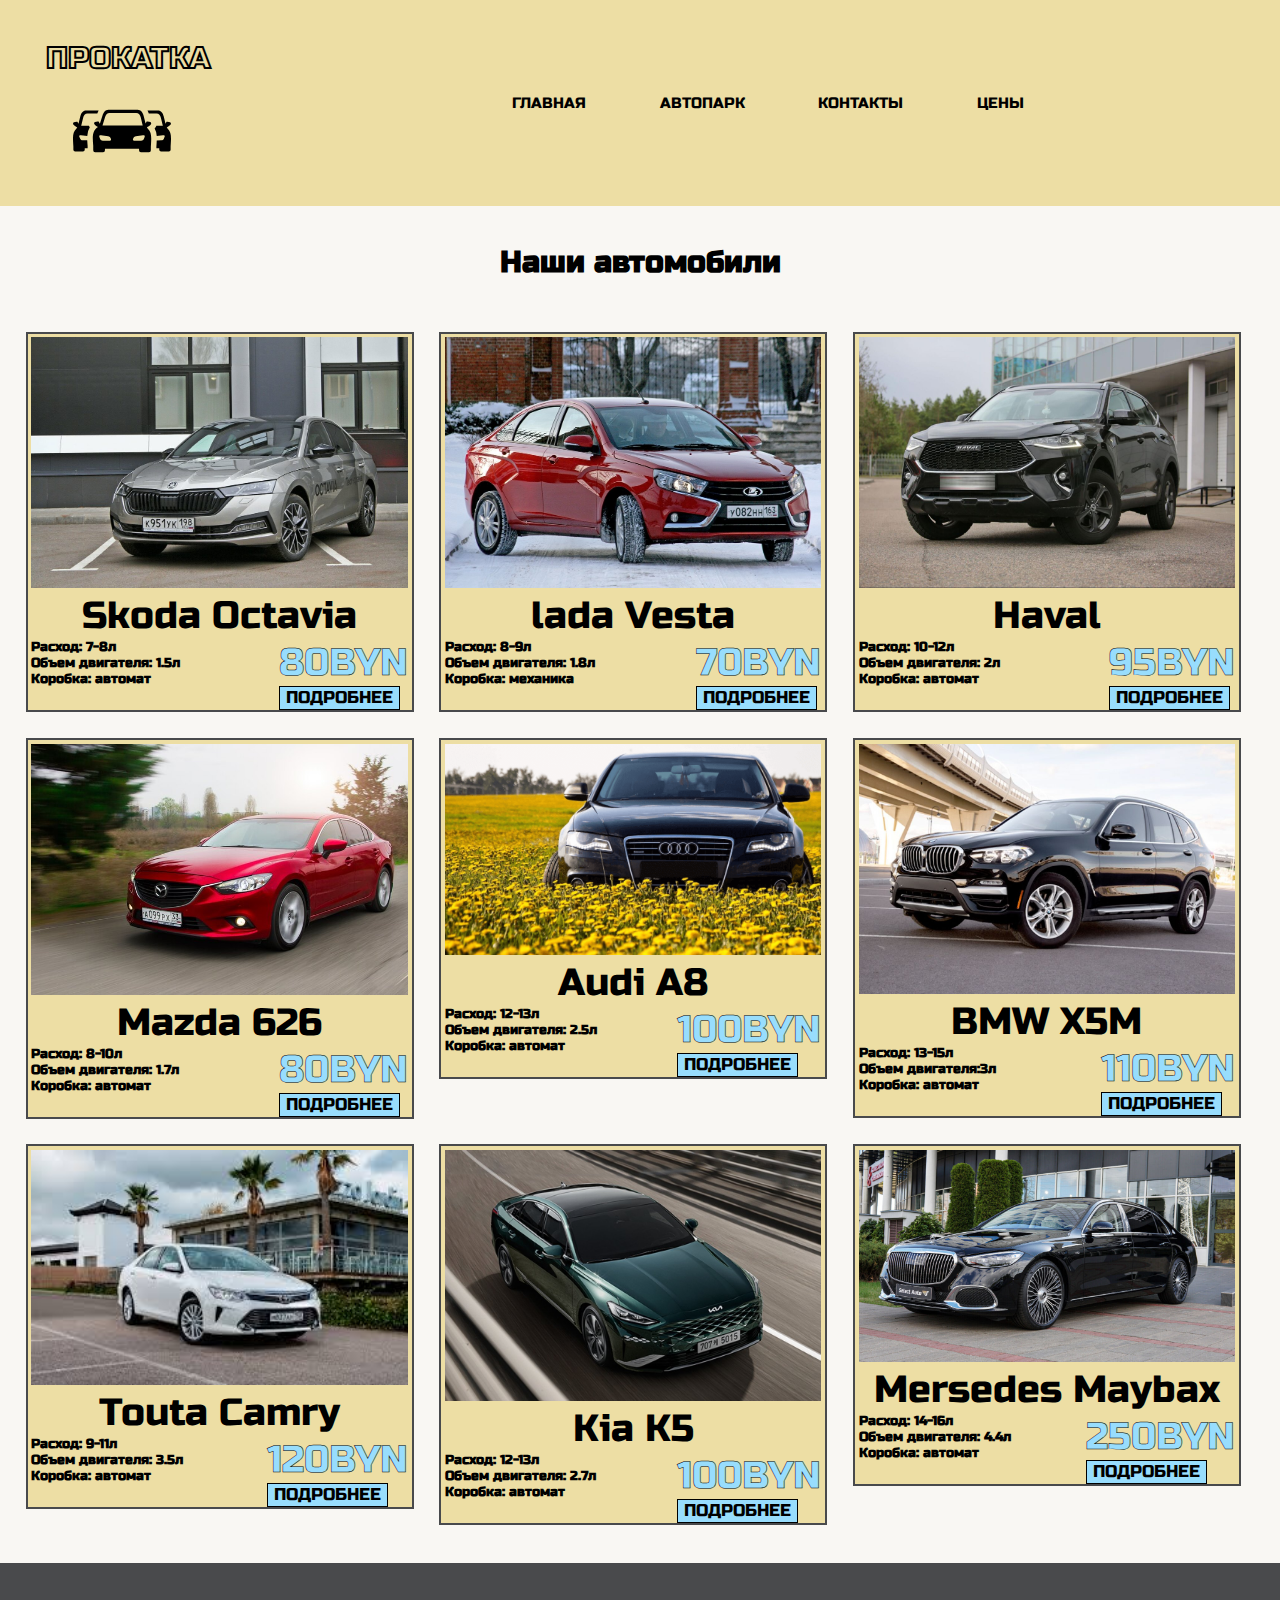
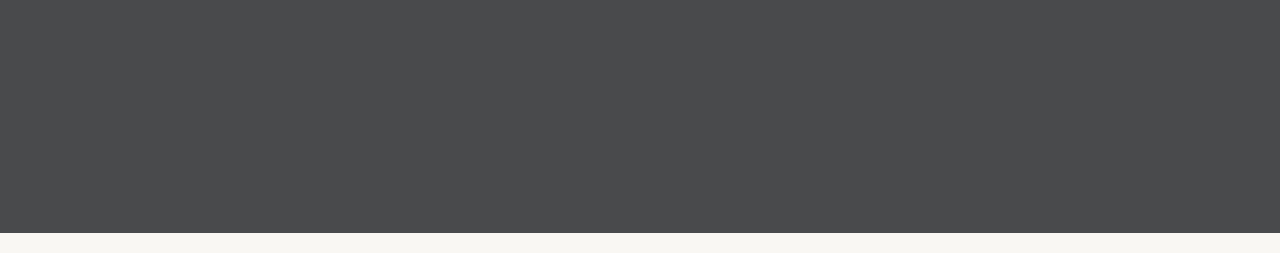
==== commit bf8fe374: "12345" ====
--- a/autopark.html
+++ b/autopark.html
@@ -14,26 +14,17 @@
 
 <body>
     <div class="_head">
-        <div class="kontakt">
-            <h1 class="KT">+375 (29) 999-123-99</h1>
-            <h1 class="KT">Время работы: 8:00-17:00</h1>
-        </div>
-        <div class="messenger">
-            <a href="main.html"><img src="picture/telegram.svg" width="75%" height="75%"></a>
-            <a href="main.html"><img src="picture/instagram.svg" width="75%" height="75%"></a>
-            <a href="main.html"><img src="picture/whatsapp.svg" width="75%" height="75%"></a>
-        </div>
         <div class="main-icon">
             <h3 style="color: #EDDEA4;  -webkit-text-stroke: 1px #000000; padding-top: 4%;">ПРОКАТКА</h3>
-            <a href="main.html" style="margin-left: 2%;">
+            <a href="index.html" style="margin-left: 2%;">
                 <img src="picture/cars-icon.svg" width="85%" height="50%">
             </a>
         </div>
         <div class="link">
-            <a href="main.html" style=" text-decoration: none; color: black; font-size: 100%;"> ГЛАВНАЯ</a>
+            <a href="index.html" style=" text-decoration: none; color: black; font-size: 100%;"> ГЛАВНАЯ</a>
             <a href="autopark.html" style=" text-decoration: none; color: black; font-size: 100%; "> АВТОПАРК</a>
             <a href="kontakt.html" style=" text-decoration: none; color: black; font-size: 100%; "> КОНТАКТЫ</a>
-            <a href="main.html " style=" text-decoration: none; color: black; font-size: 100%; "> ЦЕНЫ</a>
+            <a href="index.html " style=" text-decoration: none; color: black; font-size: 100%; "> ЦЕНЫ</a>
         </div>
         <div class="menu-btn">
             <span></span>
@@ -43,9 +34,9 @@
         <div class="menu">
             <nav>
                 <ul>
-                    <li><a href="main.html">Главная</a></li>
+                    <li><a href="index.html">Главная</a></li>
                     <li><a href="autopark.html">Автопарк</a></li>
-                    <li><a href="main.html">Цены</a></li>
+                    <li><a href="index.html">Цены</a></li>
                     <li><a href="kontakt.html">Контакты</a></li>
                 </ul>
             </nav>
@@ -208,13 +199,13 @@
 
                     <div class="mes">
                         <div class="element-animation">
-                            <a href="main.html"><img class="yyy" src="picture/telegram.svg" width="65%" height="65"></a>
-                        </div>
-                        <div class="element-animation">
-                            <a href="main.html"><img lass="yy" src="picture/instagram.svg" width="70%" height="70%"></a>
-                        </div>
-                        <div class="element-animation">
-                            <a href="main.html"><img lass="yy" src="picture/whatsapp.svg" width="70%" height="70%"></a>
+                            <a href="index.html"><img class="yyy" src="picture/telegram.svg" width="65%" height="65"></a>
+                        </div>
+                        <div class="element-animation">
+                            <a href="index.html"><img lass="yy" src="picture/instagram.svg" width="70%" height="70%"></a>
+                        </div>
+                        <div class="element-animation">
+                            <a href="index.html"><img lass="yy" src="picture/whatsapp.svg" width="70%" height="70%"></a>
                         </div>
                     </div>
 
--- a/autopark.css
+++ b/autopark.css
@@ -17,9 +17,11 @@
         width: 100%;
         height: 13%;
         display: flex;
+        justify-content: space-between;
         margin-left: 0%;
     }
     .kontakt {
+        visibility: hidden;
         margin-top: 3%;
         margin-left: 2%;
         align-items: center;
@@ -36,6 +38,7 @@
         display: flex;
         justify-content: space-between;
         width: 20%;
+        visibility: hidden;
     }
     .main-icon {
         display: flex;
@@ -43,8 +46,8 @@
         flex-direction: column;
         justify-content: center;
         width: 20%;
-
-        font-size: calc(20px + (6 + 6 * 0.7) * ((100vw - 350px) / 1180));
+        
+        font-size: 2vw;
     }
     .menu {
         position: fixed;
@@ -98,13 +101,13 @@
     }
     .link {
         color: black;
-        font-size: 23px;
         width: 40%;
         margin-left: 2%;
         margin-right: 2%;
         display: flex;
         align-items: center;
         justify-content: space-between;
+        font-size: 1.2vw;
     }
     .main-picture {
         padding-top: 6%;
@@ -188,7 +191,7 @@
         margin-left: 2%;
         margin-top: 2%;
         width: 30%;
-        height: 500px;
+        height: 50%;
     }
     .block:hover {
         color: black;
@@ -197,7 +200,7 @@
         margin-left: 2%;
         margin-top: 2%;
         width: 30%;
-        height: 500px;
+        height: 50%;
     }
     .part1 {
         margin: 1% 0% 0% 1%;
@@ -216,10 +219,10 @@
         height: 30%;
     }
     .glname {
-        font-size: 22px;
+        font-size: 3vw;
     }
     .glname:hover {
-        font-size: 23px;
+        font-size: 3.1vw;
         font-weight: 500;
     }
     .name {
@@ -230,19 +233,21 @@
         justify-content: space-between;
     }
     .carek {
-        font-size: 16px;
+        font-size: 1vw;
         font-weight: 600;
     }
     .cost {
-        text-align: center;
-        font-size: 25px;
+        text-align: center; 
+        font-size: 3vw;
         color: rgb(152, 221, 253);
         -webkit-text-stroke: 0.5px #000000; /* Толщина и цвет обводки */
     }
     .bt2 {
         font-family: "Russo One", sans-serif;
+        font-size: 1.3vw;
         background-color: rgb(152, 221, 253);
         border: 1px solid #000000;
+        width: auto;
     }
     .bt2:hover {
         background-color: rgb(73, 74, 76);
@@ -344,7 +349,7 @@
     }
 }
 
-@media (max-width: 420px) {
+@media (max-width: 480px) {
     body {
         overflow-x: hidden;
         scrollbar-width: 0%;
@@ -363,6 +368,7 @@
         width: 100%;
         height: 14%;
         display: flex;
+        
         margin-left: 0%;
     }
     .kontakt {
